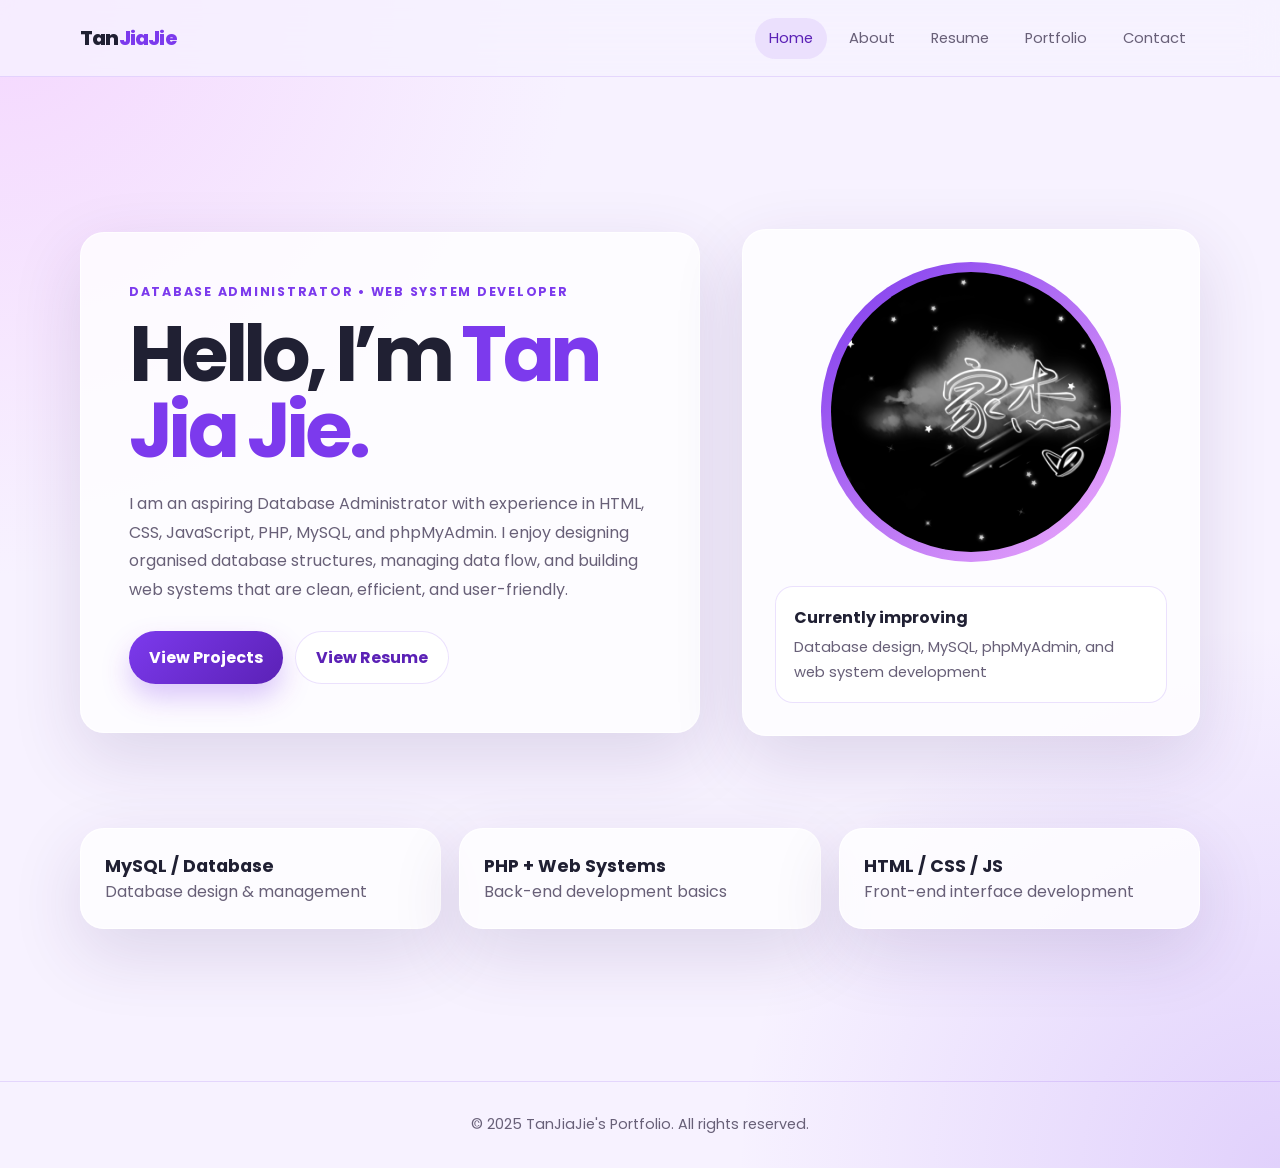
==== index.html @ fe12dd40 "Revise index.html for updated portfolio content Updated the portfolio layout and content, including " ====
<!DOCTYPE html>
<html lang="en">
  <head>
    <meta charset="UTF-8" />
    <meta http-equiv="X-UA-Compatible" content="IE=edge" />
    <meta name="viewport" content="width=device-width, initial-scale=1.0" />
    <title>TanJiaJie | Portfolio</title>

    <link rel="stylesheet" href="css/styles.css" />

    <link
      href="https://fonts.googleapis.com/css2?family=Poppins:wght@300;400;500;600;700;800&display=swap"
      rel="stylesheet"
    />
  </head>

  <body>
    <header class="site-header">
      <nav class="navbar container">
        <a href="index.html" class="logo">Tan<span>JiaJie</span></a>

        <ul class="nav-links">
          <li><a href="index.html" class="active">Home</a></li>
          <li><a href="about.html">About</a></li>
          <li><a href="Resume.pdf" target="_blank">Resume</a></li>
          <li><a href="projects.html">Portfolio</a></li>
          <li><a href="contact.html">Contact</a></li>
        </ul>
      </nav>
    </header>

    <main>
      <section class="section">
        <div class="container hero-grid">
          <div class="hero-content fade-up">
            <p class="eyebrow">
              Database Administrator • Web System Developer
            </p>

            <h1>Hello, I’m <span>Tan Jia Jie.</span></h1>

            <p class="hero-text">
              I am an aspiring Database Administrator with experience in HTML,
              CSS, JavaScript, PHP, MySQL, and phpMyAdmin. I enjoy designing
              organised database structures, managing data flow, and building
              web systems that are clean, efficient, and user-friendly.
            </p>

            <div class="hero-actions">
              <a href="projects.html" class="btn primary">View Projects</a>
              <a href="Resume.pdf" target="_blank" class="btn secondary">
                View Resume
              </a>
            </div>
          </div>

          <div class="hero-card fade-up delay">
            <div class="image-ring">
              <img src="images/jiajie.jpg" alt="Tan Jia Jie profile image" />
            </div>

            <div class="mini-card">
              <strong>Currently improving</strong>
              <span>
                Database design, MySQL, phpMyAdmin, and web system development
              </span>
            </div>
          </div>
        </div>
      </section>

      <section class="section stats-section">
        <div class="container stats-grid">
          <div class="stat-card fade-up">
            <strong>MySQL / Database</strong>
            <span>Database design & management</span>
          </div>

          <div class="stat-card fade-up delay">
            <strong>PHP + Web Systems</strong>
            <span>Back-end development basics</span>
          </div>

          <div class="stat-card fade-up delay-2">
            <strong>HTML / CSS / JS</strong>
            <span>Front-end interface development</span>
          </div>
        </div>
      </section>
    </main>

    <footer class="footer">
      <p>&copy; 2025 TanJiaJie's Portfolio. All rights reserved.</p>
    </footer>
  </body>
</html>
---- css/styles.css ----
:root {
  --bg: #f7f2ff;
  --surface: rgba(255, 255, 255, 0.78);
  --surface-solid: #ffffff;
  --text: #202033;
  --muted: #686078;
  --primary: #7c3aed;
  --primary-dark: #5b21b6;
  --accent: #f0abfc;
  --line: rgba(124, 58, 237, 0.15);
  --shadow: 0 24px 70px rgba(67, 38, 108, 0.14);
  --radius: 24px;
}

* { box-sizing: border-box; margin: 0; padding: 0; }
html { scroll-behavior: smooth; }
body {
  font-family: "Poppins", sans-serif;
  color: var(--text);
  background:
    radial-gradient(circle at top left, rgba(240, 171, 252, 0.38), transparent 36rem),
    radial-gradient(circle at bottom right, rgba(124, 58, 237, 0.18), transparent 34rem),
    var(--bg);
  min-height: 100vh;
}

a { color: inherit; text-decoration: none; }
.container { width: min(1120px, calc(100% - 36px)); margin: 0 auto; }
.section { padding: 92px 0; }
.page-section { min-height: calc(100vh - 160px); }
.narrow { max-width: 850px; }

.site-header {
  position: sticky;
  top: 0;
  z-index: 10;
  backdrop-filter: blur(18px);
  background: rgba(247, 242, 255, 0.78);
  border-bottom: 1px solid var(--line);
}
.navbar {
  height: 76px;
  display: flex;
  align-items: center;
  justify-content: space-between;
}
.logo { font-weight: 800; letter-spacing: -0.04em; font-size: 1.25rem; }
.logo span { color: var(--primary); }
.nav-links { display: flex; align-items: center; gap: 8px; list-style: none; }
.nav-links a {
  display: inline-flex;
  padding: 10px 14px;
  border-radius: 999px;
  color: var(--muted);
  font-size: 0.92rem;
  transition: 0.25s ease;
}
.nav-links a:hover,
.nav-links a.active {
  color: var(--primary-dark);
  background: rgba(124, 58, 237, 0.1);
}

.hero-grid {
  display: grid;
  grid-template-columns: 1.15fr 0.85fr;
  gap: 42px;
  align-items: center;
}
.hero-content, .hero-card, .contact-card, .project-card, .skills-panel, .stat-card {
  background: var(--surface);
  border: 1px solid rgba(255,255,255,0.8);
  box-shadow: var(--shadow);
  border-radius: var(--radius);
}
.hero-content { padding: 48px; }
.eyebrow {
  color: var(--primary);
  font-weight: 700;
  text-transform: uppercase;
  letter-spacing: 0.14em;
  font-size: 0.78rem;
  margin-bottom: 14px;
}
h1 { font-size: clamp(2.2rem, 6vw, 4.8rem); line-height: 0.98; letter-spacing: -0.06em; margin-bottom: 22px; }
h1 span, h2 span { color: var(--primary); }
h2 { font-size: 1.45rem; margin-bottom: 14px; }
p { color: var(--muted); line-height: 1.8; margin-bottom: 18px; }
.hero-text { max-width: 660px; }
.hero-actions { display: flex; gap: 12px; flex-wrap: wrap; margin-top: 26px; }
.btn {
  display: inline-flex;
  align-items: center;
  justify-content: center;
  border: 0;
  border-radius: 999px;
  padding: 13px 20px;
  font-weight: 700;
  cursor: pointer;
  transition: transform 0.25s ease, box-shadow 0.25s ease;
}
.btn:hover { transform: translateY(-3px); }
.btn.primary { color: #fff; background: linear-gradient(135deg, var(--primary), var(--primary-dark)); box-shadow: 0 14px 28px rgba(124, 58, 237, 0.28); }
.btn.secondary { color: var(--primary-dark); background: #fff; border: 1px solid var(--line); }

.hero-card { padding: 32px; display: grid; place-items: center; gap: 24px; }
.image-ring {
  width: min(300px, 80vw);
  aspect-ratio: 1;
  padding: 10px;
  border-radius: 50%;
  background: linear-gradient(135deg, var(--primary), var(--accent));
}
.image-ring img { width: 100%; height: 100%; object-fit: cover; border-radius: inherit; display: block; background: #111; }
.mini-card { width: 100%; background: #fff; border-radius: 18px; padding: 18px; border: 1px solid var(--line); }
.mini-card strong { display: block; margin-bottom: 4px; }
.mini-card span { color: var(--muted); font-size: 0.92rem; }

.stats-section { padding-top: 0; }
.stats-grid { display: grid; grid-template-columns: repeat(3, 1fr); gap: 18px; }
.stat-card { padding: 24px; }
.stat-card strong { display: block; font-size: 1.1rem; }
.stat-card span { color: var(--muted); }

.section-heading { max-width: 760px; margin-bottom: 34px; }
.projects-grid { display: grid; grid-template-columns: repeat(3, 1fr); gap: 20px; }
.project-card { padding: 26px; transition: 0.25s ease; }
.project-card:hover { transform: translateY(-6px); }
.project-topline { display: flex; justify-content: space-between; gap: 12px; margin-bottom: 18px; color: var(--primary); font-size: 0.82rem; font-weight: 700; }
.empty-card { border-style: dashed; }
.text-link { color: var(--primary-dark); font-weight: 700; }

.skills-panel { margin-top: 34px; padding: 28px; }
.tag-list { display: flex; gap: 10px; flex-wrap: wrap; margin-top: 16px; }
.tag-list span { background: rgba(124, 58, 237, 0.1); color: var(--primary-dark); border: 1px solid var(--line); padding: 8px 12px; border-radius: 999px; font-size: 0.85rem; font-weight: 600; }
.tag-list.compact span { font-size: 0.75rem; padding: 7px 10px; }

.contact-grid { display: grid; grid-template-columns: 0.9fr 1.1fr; gap: 32px; align-items: start; }
.contact-list { display: grid; gap: 12px; margin-top: 24px; }
.contact-list a { color: var(--primary-dark); font-weight: 700; background: #fff; border: 1px solid var(--line); border-radius: 16px; padding: 14px 16px; }
.contact-card { padding: 28px; display: grid; gap: 12px; }
label { font-weight: 700; color: var(--text); }
input, textarea {
  width: 100%;
  border: 1px solid var(--line);
  background: #fff;
  color: var(--text);
  border-radius: 16px;
  padding: 14px 16px;
  font: inherit;
  outline: none;
}
input:focus, textarea:focus { border-color: var(--primary); box-shadow: 0 0 0 4px rgba(124,58,237,0.1); }

.footer { text-align: center; padding: 30px 18px; color: var(--muted); border-top: 1px solid var(--line); }
.footer p { margin: 0; font-size: 0.9rem; }

.fade-up { animation: fadeUp 0.75s ease both; }
.delay { animation-delay: 0.12s; }
.delay-2 { animation-delay: 0.22s; }
@keyframes fadeUp {
  from { opacity: 0; transform: translateY(18px); }
  to { opacity: 1; transform: translateY(0); }
}

@media (max-width: 850px) {
  .navbar { height: auto; padding: 16px 0; align-items: flex-start; gap: 14px; flex-direction: column; }
  .nav-links { flex-wrap: wrap; }
  .hero-grid, .contact-grid { grid-template-columns: 1fr; }
  .hero-content { padding: 30px; }
  .stats-grid, .projects-grid { grid-template-columns: 1fr; }
  .section { padding: 58px 0; }
}
main {
  max-width: 1200px;
  margin: 60px auto;
  padding: 0 20px;
}

#contact {
  background: #ffffff;
  padding: 50px;
  border-radius: 18px;
  box-shadow: 0 12px 30px rgba(0, 0, 0, 0.08);
}

#contact h1 {
  font-size: 32px;
  margin-bottom: 24px;
}

#contact p {
  max-width: 850px;
  line-height: 1.8;
  color: #555;
}

.contact-grid {
  display: grid;
  grid-template-columns: repeat(4, 1fr);
  gap: 20px;
  margin-top: 24px;
}

.contact-card {
  background: #f7f0ff;
  padding: 22px;
  border-radius: 14px;
}

.contact-card h3 {
  margin: 0 0 10px 0;
  color: #6a0dad;
  font-size: 18px;
}

.contact-card a {
  color: #333;
  text-decoration: none;
  font-weight: 500;
}
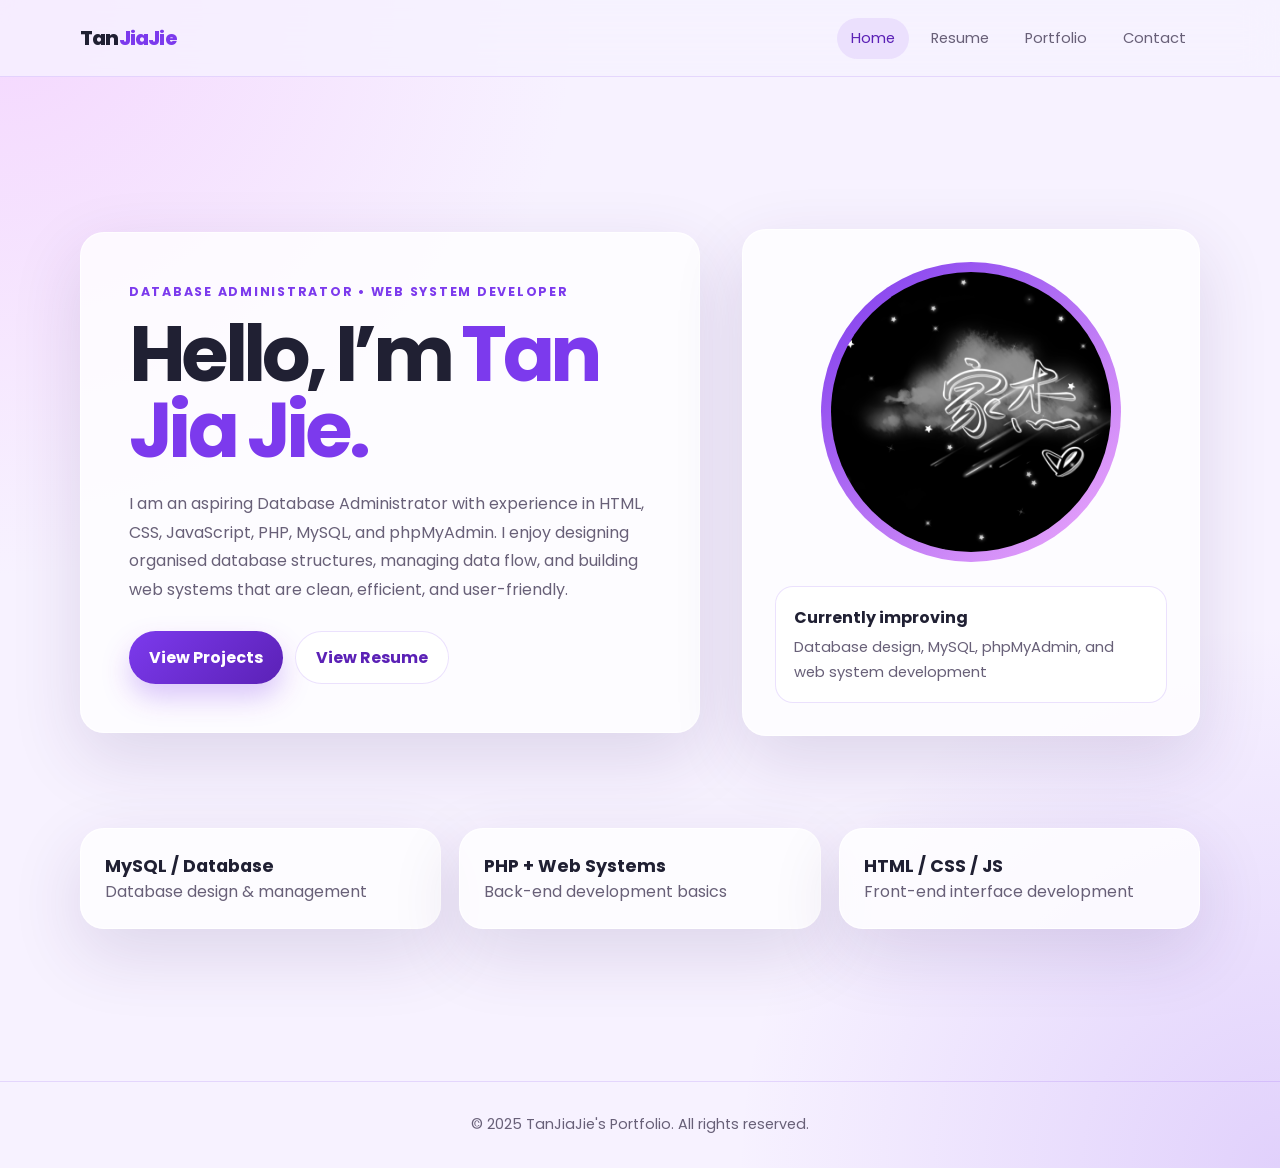
==== commit fcba271c: "Update index.html" ====
--- a/index.html
+++ b/index.html
@@ -21,7 +21,6 @@
 
         <ul class="nav-links">
           <li><a href="index.html" class="active">Home</a></li>
-          <li><a href="about.html">About</a></li>
           <li><a href="Resume.pdf" target="_blank">Resume</a></li>
           <li><a href="projects.html">Portfolio</a></li>
           <li><a href="contact.html">Contact</a></li>
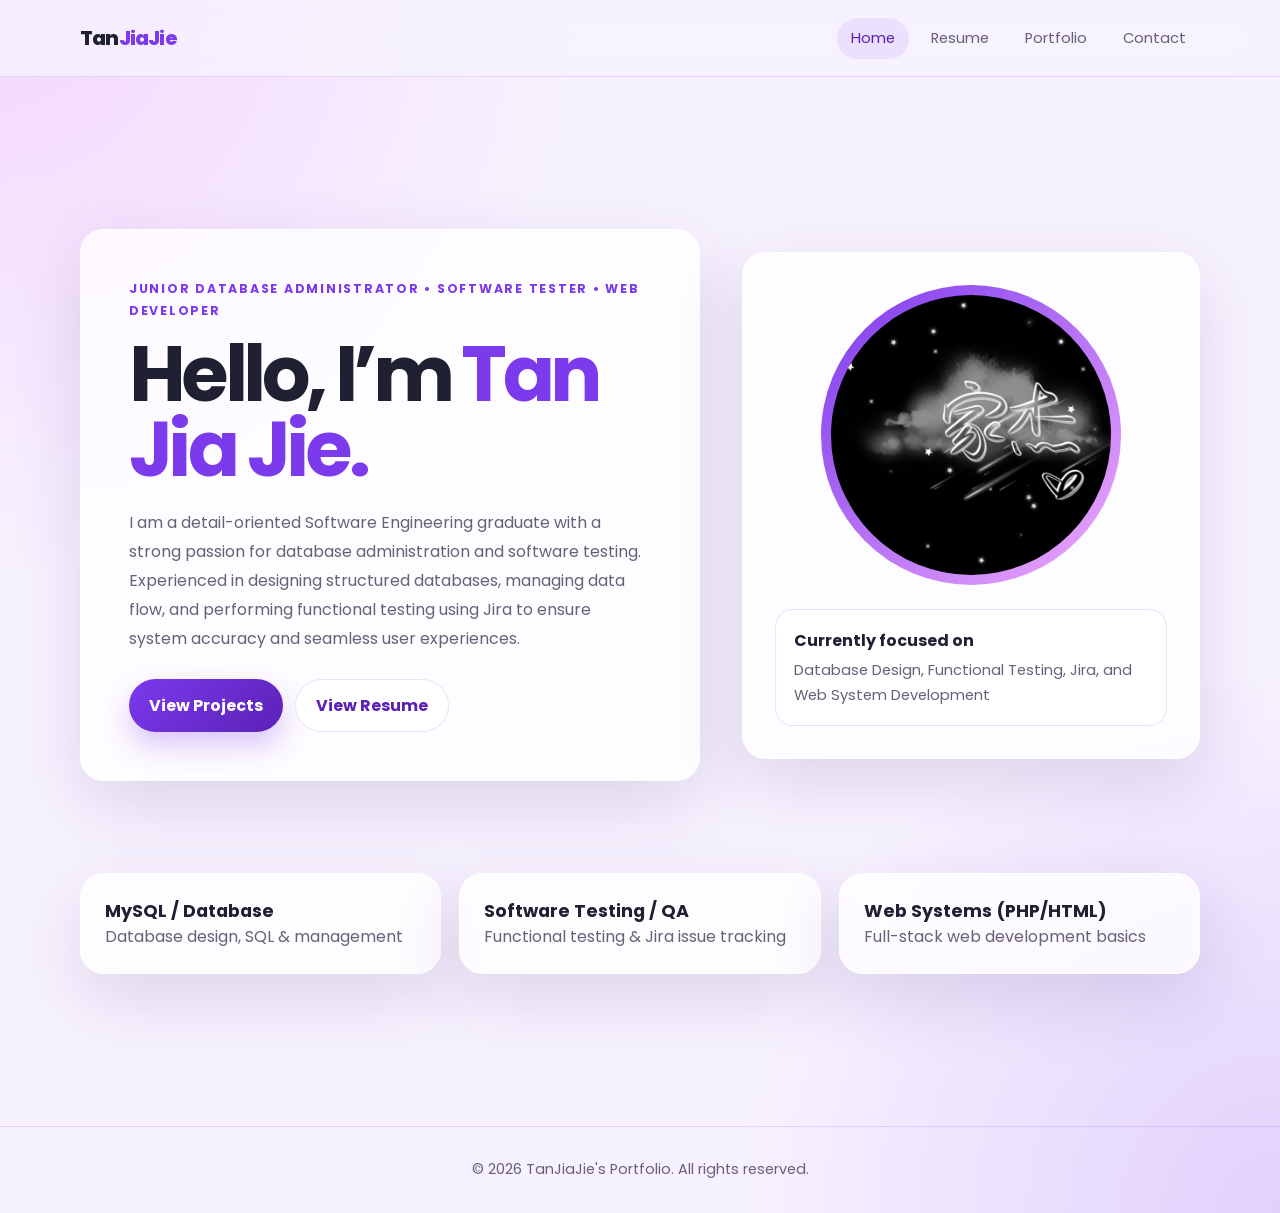
==== commit 21d7b0e1: "Update index.html" ====
--- a/index.html
+++ b/index.html
@@ -21,7 +21,7 @@
 
         <ul class="nav-links">
           <li><a href="index.html" class="active">Home</a></li>
-          <li><a href="Resume.pdf" target="_blank">Resume</a></li>
+          <li><a href="resume_TanJiaJie.pdf" target="_blank">Resume</a></li>
           <li><a href="projects.html">Portfolio</a></li>
           <li><a href="contact.html">Contact</a></li>
         </ul>
@@ -33,21 +33,21 @@
         <div class="container hero-grid">
           <div class="hero-content fade-up">
             <p class="eyebrow">
-              Database Administrator • Web System Developer
+              Junior Database Administrator • Software Tester • Web Developer
             </p>
 
             <h1>Hello, I’m <span>Tan Jia Jie.</span></h1>
 
             <p class="hero-text">
-              I am an aspiring Database Administrator with experience in HTML,
-              CSS, JavaScript, PHP, MySQL, and phpMyAdmin. I enjoy designing
-              organised database structures, managing data flow, and building
-              web systems that are clean, efficient, and user-friendly.
+              I am a detail-oriented Software Engineering graduate with a strong passion for 
+              database administration and software testing. Experienced in designing structured databases, 
+              managing data flow, and performing functional testing using Jira to ensure system accuracy 
+              and seamless user experiences.
             </p>
 
             <div class="hero-actions">
               <a href="projects.html" class="btn primary">View Projects</a>
-              <a href="Resume.pdf" target="_blank" class="btn secondary">
+              <a href="resume_TanJiaJie.pdf" target="_blank" class="btn secondary">
                 View Resume
               </a>
             </div>
@@ -59,9 +59,9 @@
             </div>
 
             <div class="mini-card">
-              <strong>Currently improving</strong>
+              <strong>Currently focused on</strong>
               <span>
-                Database design, MySQL, phpMyAdmin, and web system development
+                Database Design, Functional Testing, Jira, and Web System Development
               </span>
             </div>
           </div>
@@ -72,24 +72,24 @@
         <div class="container stats-grid">
           <div class="stat-card fade-up">
             <strong>MySQL / Database</strong>
-            <span>Database design & management</span>
+            <span>Database design, SQL & management</span>
           </div>
 
           <div class="stat-card fade-up delay">
-            <strong>PHP + Web Systems</strong>
-            <span>Back-end development basics</span>
+            <strong>Software Testing / QA</strong>
+            <span>Functional testing & Jira issue tracking</span>
           </div>
 
           <div class="stat-card fade-up delay-2">
-            <strong>HTML / CSS / JS</strong>
-            <span>Front-end interface development</span>
+            <strong>Web Systems (PHP/HTML)</strong>
+            <span>Full-stack web development basics</span>
           </div>
         </div>
       </section>
     </main>
 
     <footer class="footer">
-      <p>&copy; 2025 TanJiaJie's Portfolio. All rights reserved.</p>
+      <p>&copy; 2026 TanJiaJie's Portfolio. All rights reserved.</p>
     </footer>
   </body>
 </html>
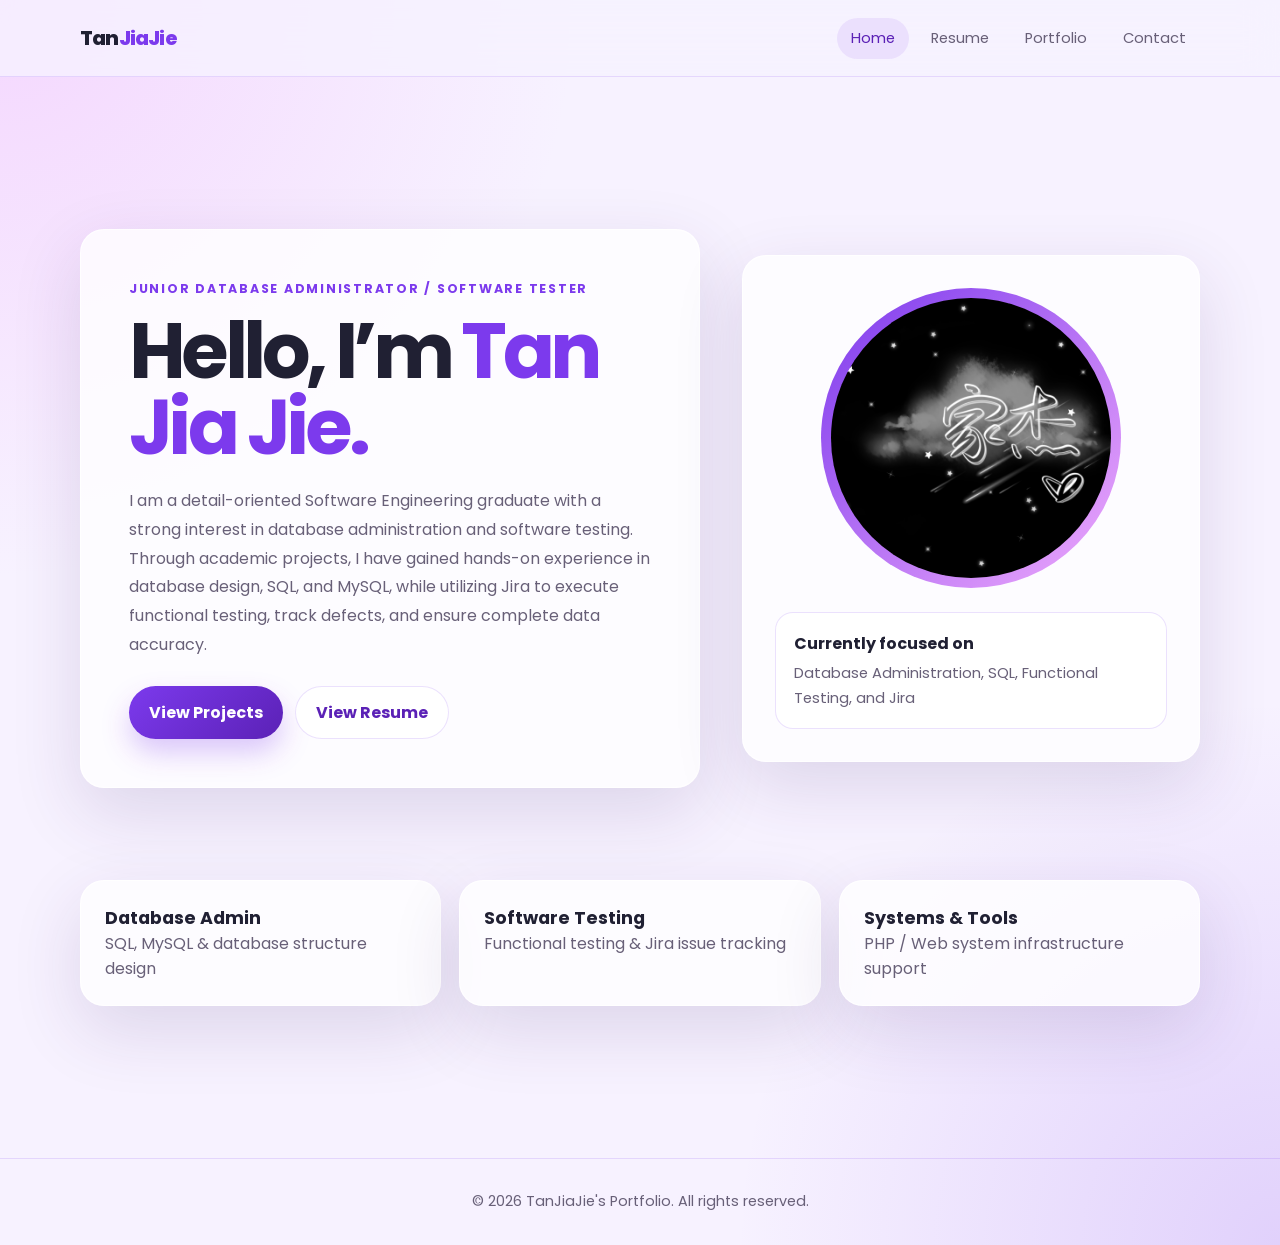
==== commit 93e73d51: "Update index.html" ====
--- a/index.html
+++ b/index.html
@@ -33,16 +33,16 @@
         <div class="container hero-grid">
           <div class="hero-content fade-up">
             <p class="eyebrow">
-              Junior Database Administrator • Software Tester • Web Developer
+              Junior Database Administrator / Software Tester
             </p>
 
             <h1>Hello, I’m <span>Tan Jia Jie.</span></h1>
 
             <p class="hero-text">
-              I am a detail-oriented Software Engineering graduate with a strong passion for 
-              database administration and software testing. Experienced in designing structured databases, 
-              managing data flow, and performing functional testing using Jira to ensure system accuracy 
-              and seamless user experiences.
+              I am a detail-oriented Software Engineering graduate with a strong interest in 
+              database administration and software testing. Through academic projects, I have gained 
+              hands-on experience in database design, SQL, and MySQL, while utilizing Jira to 
+              execute functional testing, track defects, and ensure complete data accuracy.
             </p>
 
             <div class="hero-actions">
@@ -61,7 +61,7 @@
             <div class="mini-card">
               <strong>Currently focused on</strong>
               <span>
-                Database Design, Functional Testing, Jira, and Web System Development
+                Database Administration, SQL, Functional Testing, and Jira
               </span>
             </div>
           </div>
@@ -71,18 +71,18 @@
       <section class="section stats-section">
         <div class="container stats-grid">
           <div class="stat-card fade-up">
-            <strong>MySQL / Database</strong>
-            <span>Database design, SQL & management</span>
+            <strong>Database Admin</strong>
+            <span>SQL, MySQL & database structure design</span>
           </div>
 
           <div class="stat-card fade-up delay">
-            <strong>Software Testing / QA</strong>
+            <strong>Software Testing</strong>
             <span>Functional testing & Jira issue tracking</span>
           </div>
 
           <div class="stat-card fade-up delay-2">
-            <strong>Web Systems (PHP/HTML)</strong>
-            <span>Full-stack web development basics</span>
+            <strong>Systems & Tools</strong>
+            <span>PHP / Web system infrastructure support</span>
           </div>
         </div>
       </section>
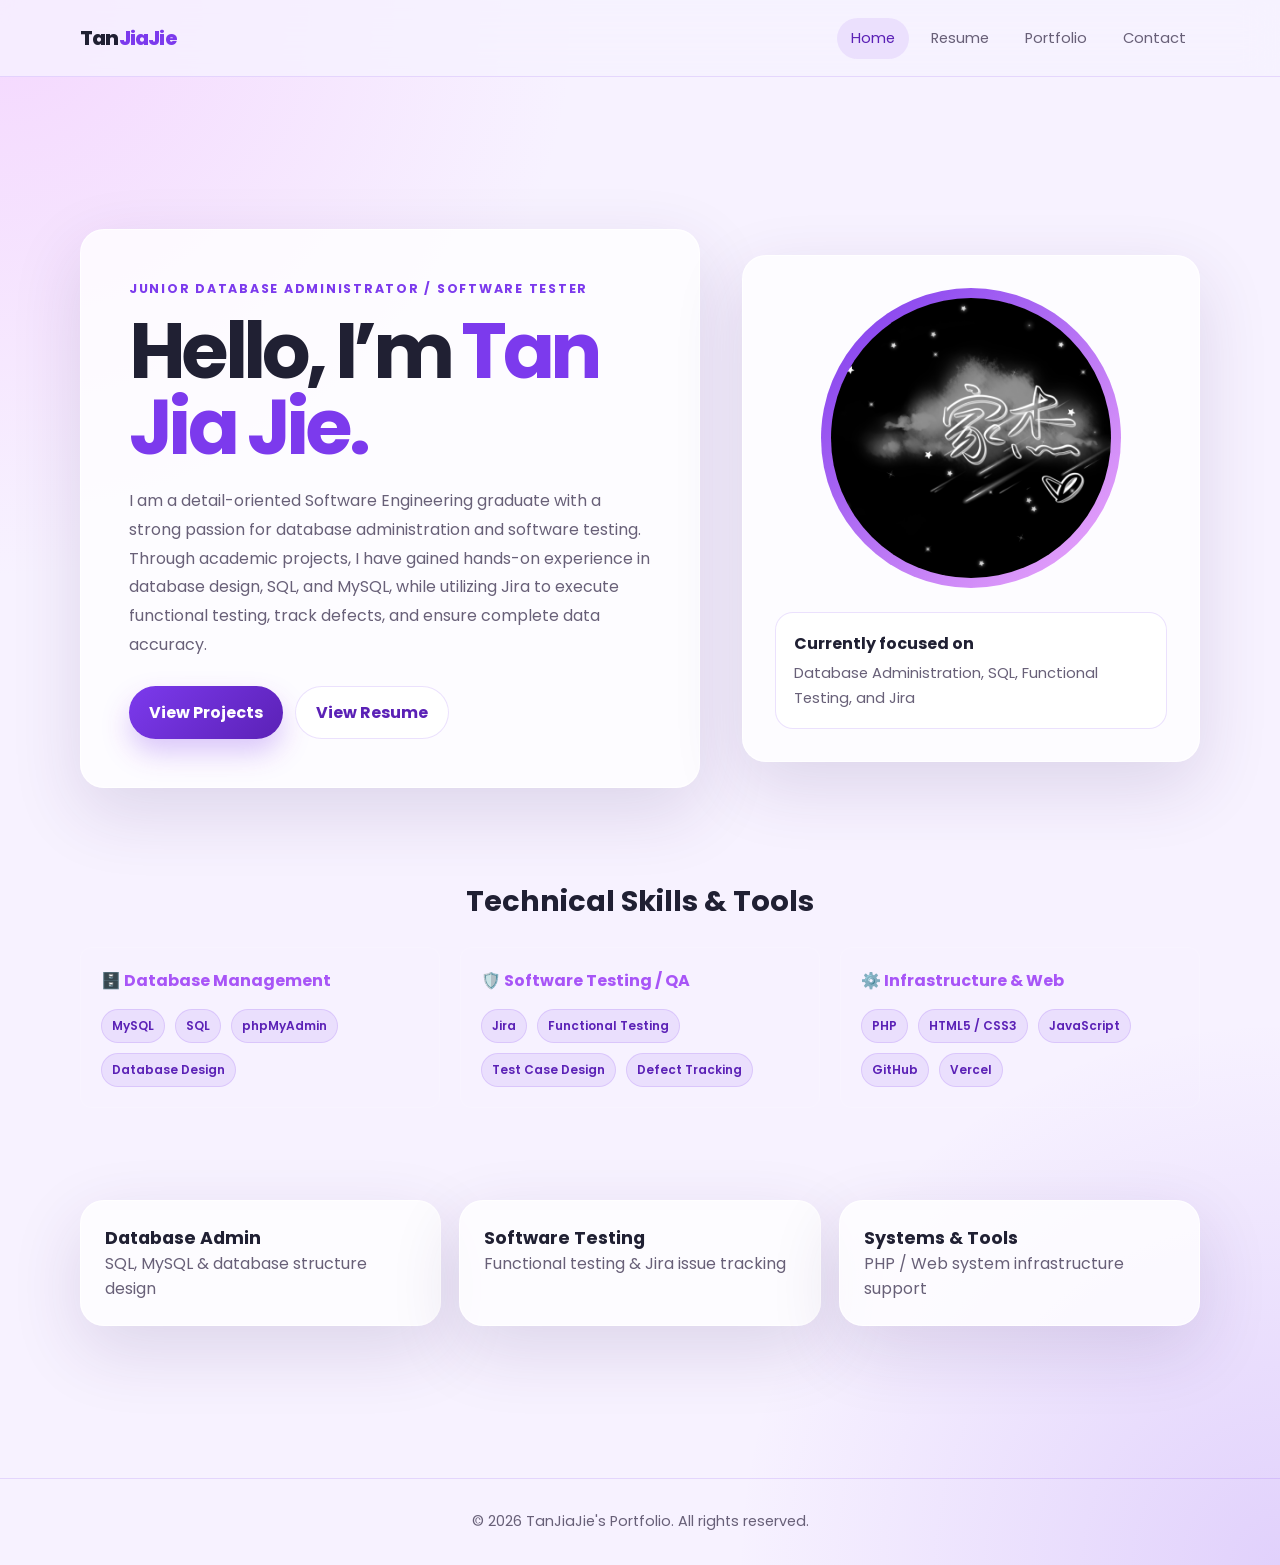
==== commit 51a66466: "Update index.html" ====
--- a/index.html
+++ b/index.html
@@ -39,7 +39,7 @@
             <h1>Hello, I’m <span>Tan Jia Jie.</span></h1>
 
             <p class="hero-text">
-              I am a detail-oriented Software Engineering graduate with a strong interest in 
+              I am a detail-oriented Software Engineering graduate with a strong passion for 
               database administration and software testing. Through academic projects, I have gained 
               hands-on experience in database design, SQL, and MySQL, while utilizing Jira to 
               execute functional testing, track defects, and ensure complete data accuracy.
@@ -64,6 +64,36 @@
                 Database Administration, SQL, Functional Testing, and Jira
               </span>
             </div>
+          </div>
+        </div>
+      </section>
+
+      <section class="section skills-inventory-section" style="padding-top: 0;">
+        <div class="container">
+          <h2 style="margin-bottom: 24px; font-size: 1.8rem; text-align: center;">Technical Skills & Tools</h2>
+          <div class="skills-wrapper" style="display: grid; grid-template-columns: repeat(auto-fit, minmax(250px, 1fr)); gap: 20px;">
+            
+            <div class="skill-category-card" style="background: rgba(255,255,255,0.05); padding: 20px; border-radius: 12px; border: 1px solid rgba(255,255,255,0.1);">
+              <h4 style="color: #a855f7; margin-bottom: 12px;">🗄️ Database Management</h4>
+              <div class="tag-list compact">
+                <span>MySQL</span> <span>SQL</span> <span>phpMyAdmin</span> <span>Database Design</span>
+              </div>
+            </div>
+
+            <div class="skill-category-card" style="background: rgba(255,255,255,0.05); padding: 20px; border-radius: 12px; border: 1px solid rgba(255,255,255,0.1);">
+              <h4 style="color: #a855f7; margin-bottom: 12px;">🛡️ Software Testing / QA</h4>
+              <div class="tag-list compact">
+                <span>Jira</span> <span>Functional Testing</span> <span>Test Case Design</span> <span>Defect Tracking</span>
+              </div>
+            </div>
+
+            <div class="skill-category-card" style="background: rgba(255,255,255,0.05); padding: 20px; border-radius: 12px; border: 1px solid rgba(255,255,255,0.1);">
+              <h4 style="color: #a855f7; margin-bottom: 12px;">⚙️ Infrastructure & Web</h4>
+              <div class="tag-list compact">
+                <span>PHP</span> <span>HTML5 / CSS3</span> <span>JavaScript</span> <span>GitHub</span> <span>Vercel</span>
+              </div>
+            </div>
+
           </div>
         </div>
       </section>
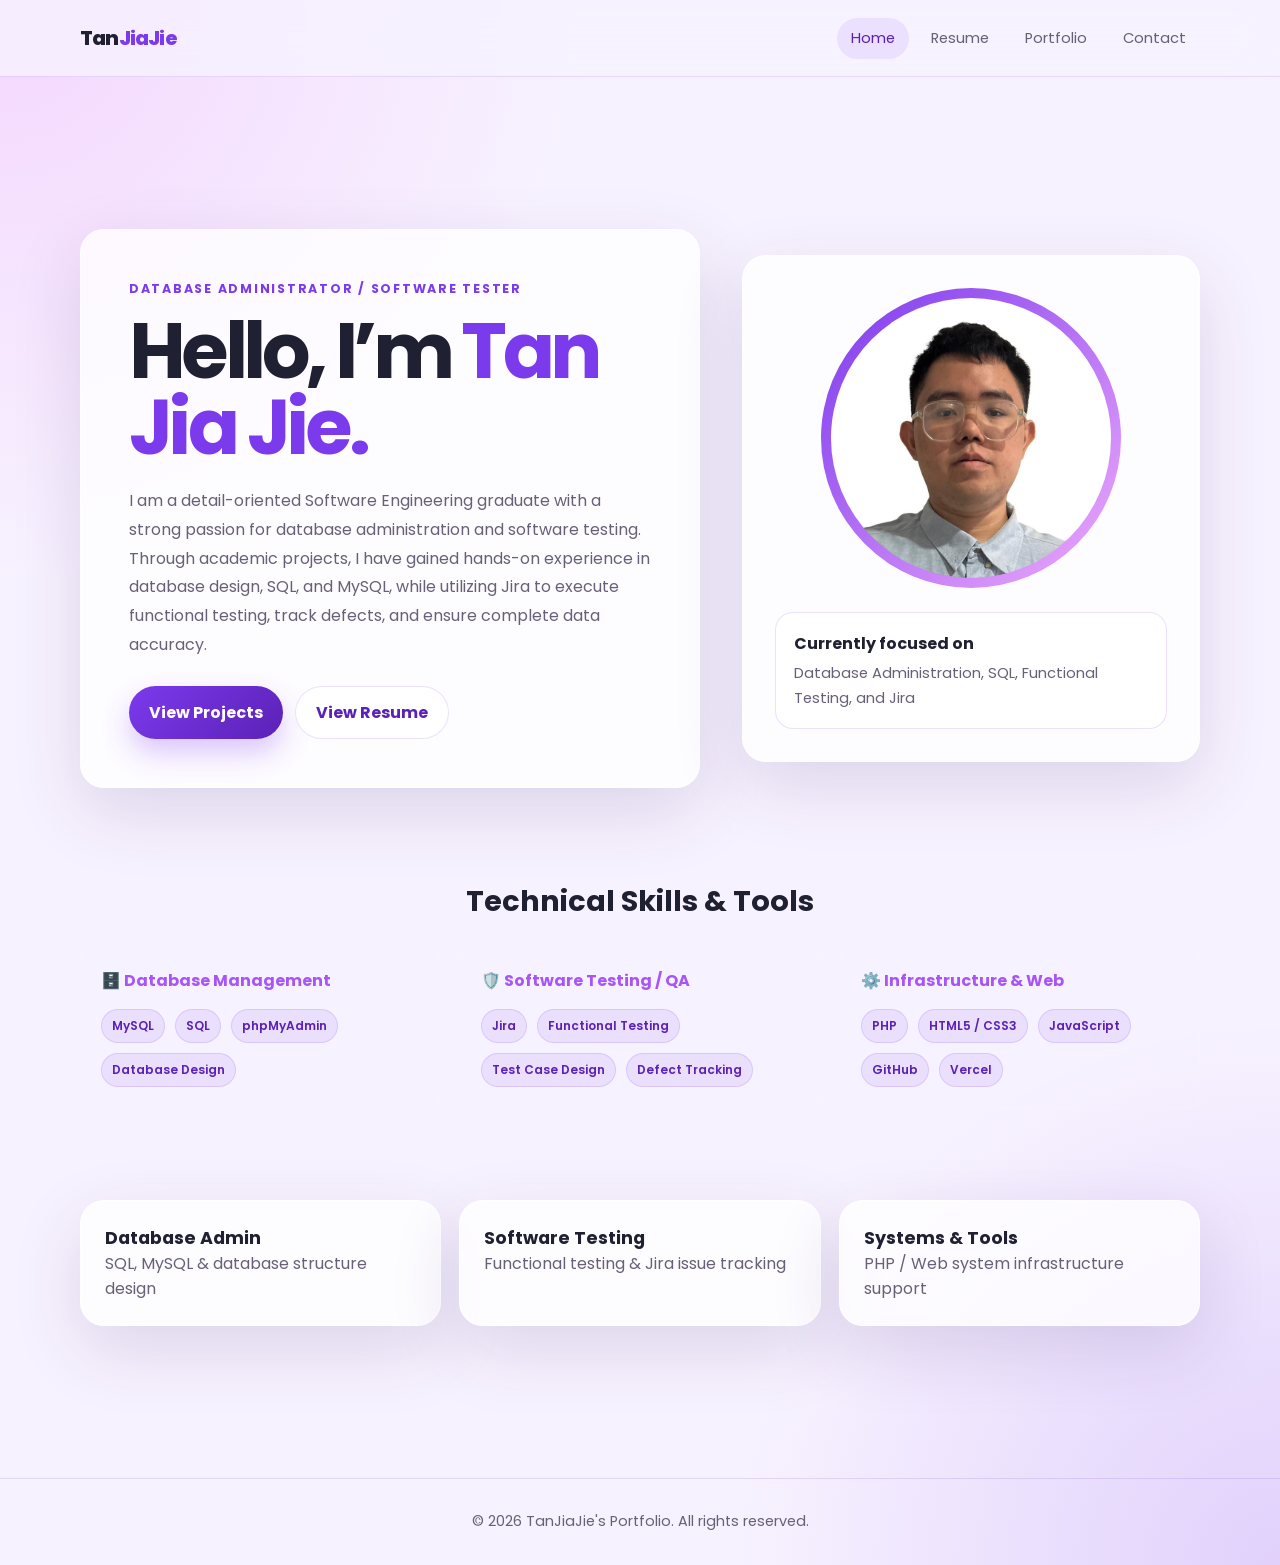
==== commit 78b504cf: "Update index.html" ====
--- a/index.html
+++ b/index.html
@@ -33,7 +33,7 @@
         <div class="container hero-grid">
           <div class="hero-content fade-up">
             <p class="eyebrow">
-              Junior Database Administrator / Software Tester
+             Database Administrator / Software Tester
             </p>
 
             <h1>Hello, I’m <span>Tan Jia Jie.</span></h1>
@@ -55,7 +55,7 @@
 
           <div class="hero-card fade-up delay">
             <div class="image-ring">
-              <img src="images/jiajie.jpg" alt="Tan Jia Jie profile image" />
+              <img src="images/photo_TanJiaJie.jpg" alt="Tan Jia Jie profile image" />
             </div>
 
             <div class="mini-card">
